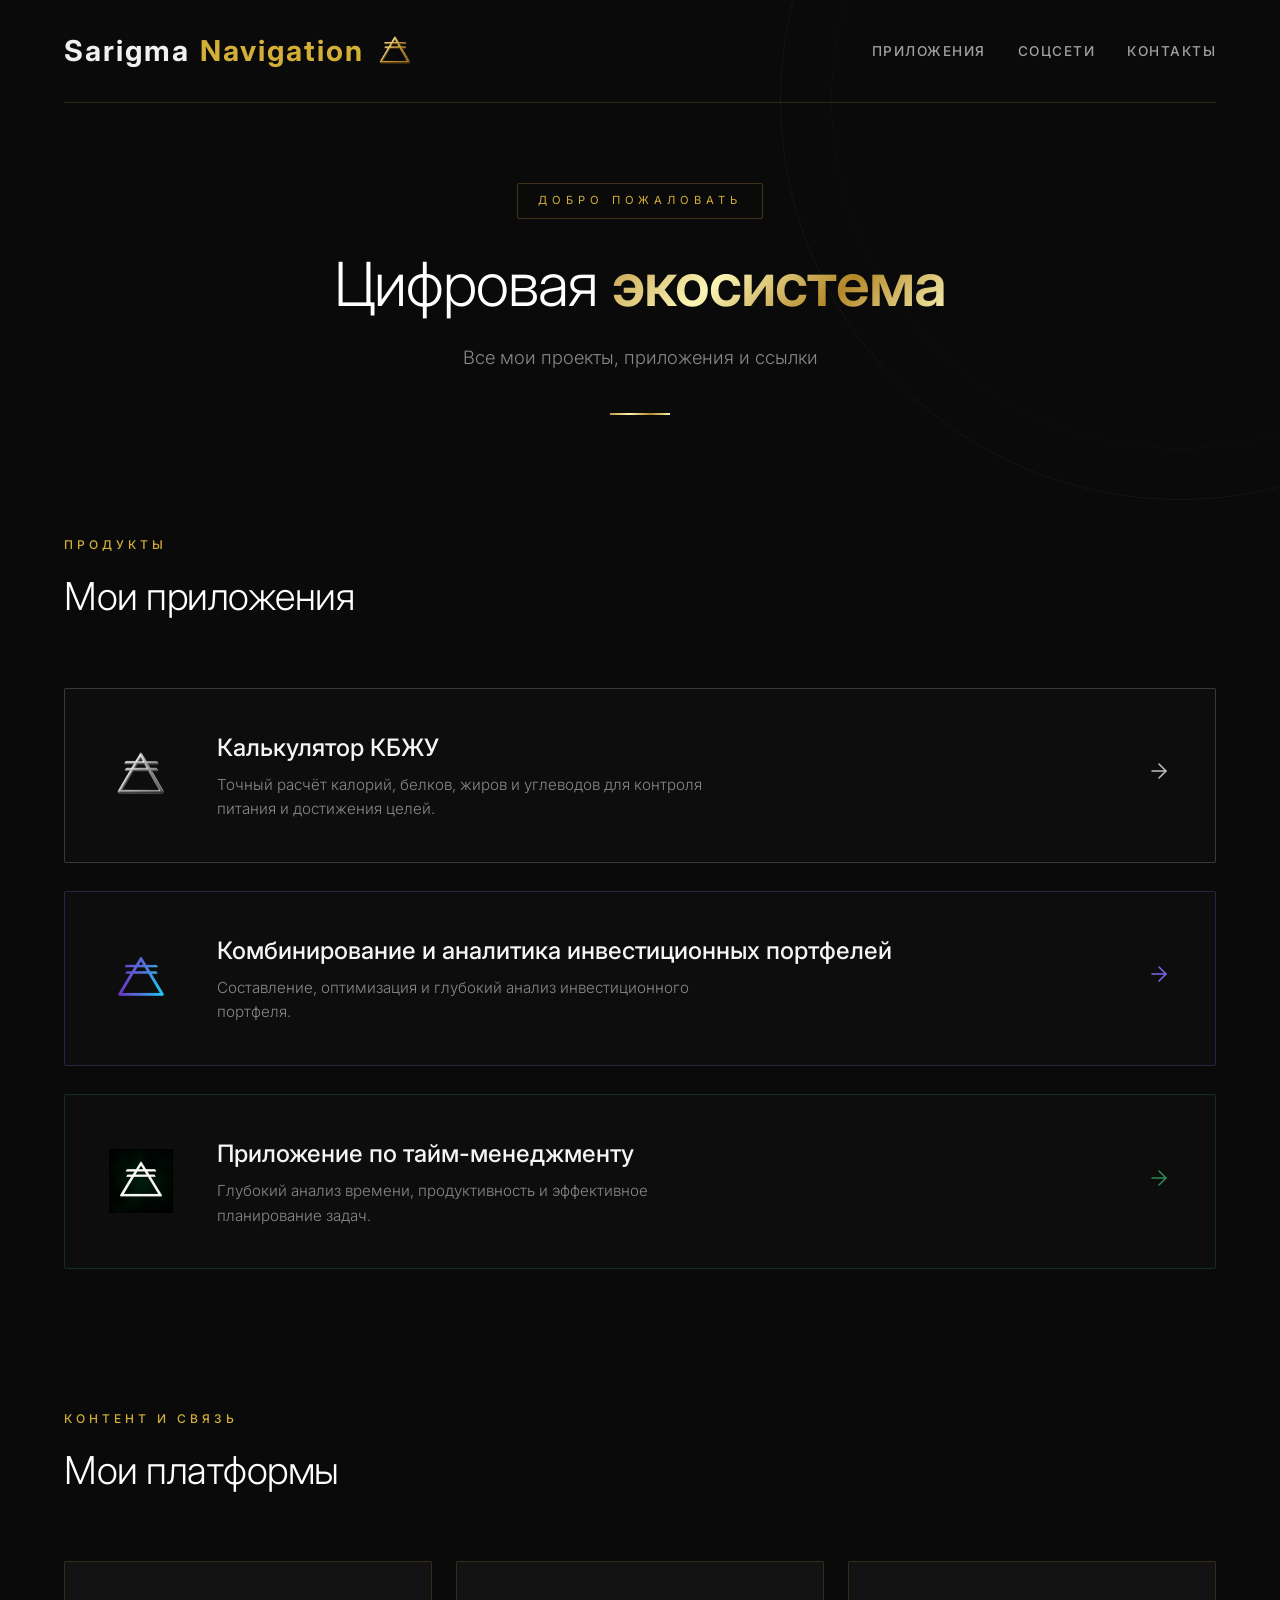
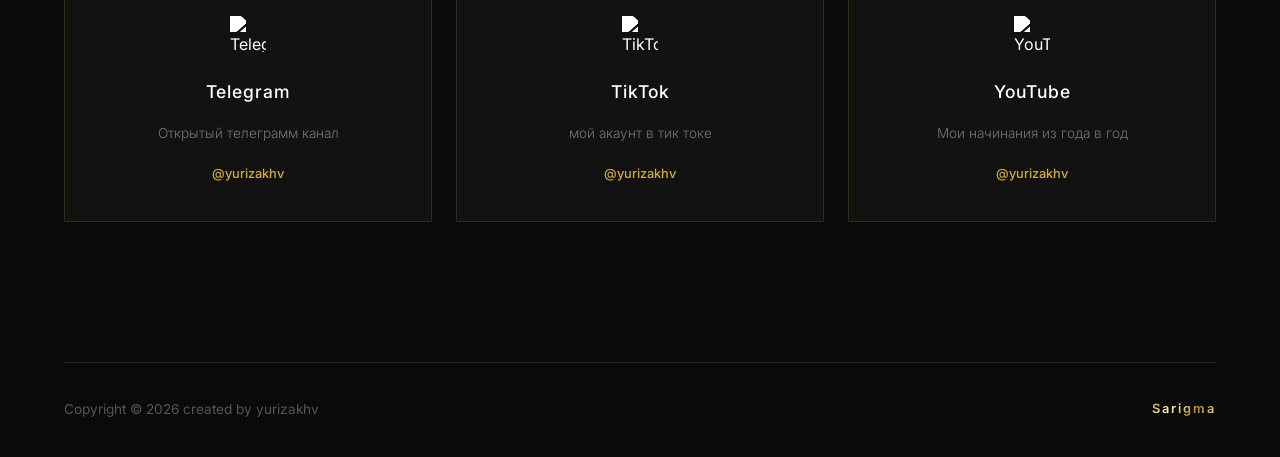
==== index.main.html @ 44951b0e "поставил заглушку" ====
<!DOCTYPE html>
<html lang="ru">
  <head>
    <meta
      name="description"
      content="Sarigma (Саригма) — цифровая экосистема проектов: калькулятор КБЖУ для расчёта калорий, аналитика и комбинирование инвестиционных портфелей, приложение для тайм-менеджмента и глубокого анализа времени. Все проекты в одном месте."
    />
    <meta
      name="keywords"
      content="sarigma, саригма, yurizakhv, Юрий Захваткин, калькулятор КБЖУ, расчёт калорий, инвестиционный портфель, аналитика инвестиций, тайм-менеджмент, планирование задач, продуктивность, цифровая экосистема, приложения"
    />
    <meta name="author" content="yurizakhv" />
    <meta name="robots" content="index, follow" />
    <link rel="canonical" href="https://sarigma.ru" />

    <meta name="rating" content="general" />
    <meta name="revisit-after" content="7 days" />
    <meta http-equiv="content-language" content="ru" />

    <link rel="icon" href="img/favicon.png" />
    <meta charset="UTF-8" />
    <meta name="viewport" content="width=device-width, initial-scale=1.0" />
    <title>Sarigma</title>

    <!-- Подключение шрифта Inter -->
    <link rel="preconnect" href="https://fonts.googleapis.com" />
    <link rel="preconnect" href="https://fonts.gstatic.com" crossorigin />
    <link
      href="https://fonts.googleapis.com/css2?family=Inter:opsz,wght@14..32,300;14..32,400;14..32,500;14..32,600;14..32,700&display=swap"
      rel="stylesheet"
    />

    <!-- Подключение стилей -->
    <link rel="stylesheet" href="styles.css" />
  </head>
  <body>
    <!-- ===== LOADING SCREEN ===== -->
    <div id="loading-screen" class="loading-screen">
      <div class="loading-content">
        <img
          src="img/sarigmaLogo.png"
          alt="Sarigma Logo"
          class="loading-logo"
        />
        <div class="loading-text">Загрузка...</div>
        <div class="loading-progress">
          <div class="loading-progress-bar"></div>
        </div>
      </div>
    </div>

    <!-- Декоративный фоновый элемент -->
    <div class="bg-ornament"></div>

    <div class="container">
      <!-- ===== Верхняя панель ===== -->
      <header class="header">
        <a href="#" class="logo">
          Sarigma<span class="gold-accent">Navigation</span>
          <img src="img/sarigmaLogo.png" alt="Sarigma Logo" class="logo-img" />
        </a>
        <nav>
          <ul class="nav-links">
            <li><a href="#products">Приложения</a></li>
            <li><a href="#media">Соцсети</a></li>
            <li><a href="#contact">Контакты</a></li>
          </ul>
        </nav>
      </header>

      <!-- ===== Главный экран ===== -->
      <section class="hero">
        <span class="hero-badge animate-fade-in">ДОБРО ПОЖАЛОВАТЬ</span>
        <h1 class="animate-slide-up">
          Цифровая <span class="gold-text">экосистема</span><br />
        </h1>
        <p class="animate-slide-up animate-delay-1">
          Все мои проекты, приложения и ссылки
        </p>
        <!-- Декоративная линия -->
        <div class="gold-divider animate-scale-in"></div>
      </section>

      <!-- ===== Секция: Продукты ===== -->
      <section id="products" class="section">
        <div class="section-header">
          <span class="section-tag">Продукты</span>
          <h2 class="section-title">Мои приложения</h2>
        </div>

        <div class="products-grid">
          <!-- Карточка 1: Калькулятор КБЖУ (серебристая) -->
          <a
            href="https://mp.sarigma.ru"
            class="product-card reveal-on-scroll card-silver"
            target="_blank"
          >
            <div class="product-icon">
              <img
                src="img/PitAppLogo.png"
                alt="Калькулятор КБЖУ"
                class="product-icon-img"
              />
            </div>
            <div class="product-info">
              <h3>Калькулятор КБЖУ</h3>
              <p>
                Точный расчёт калорий, белков, жиров и углеводов для контроля
                питания и достижения целей.
              </p>
            </div>
            <div class="product-arrow">
              <svg
                width="24"
                height="24"
                viewBox="0 0 24 24"
                fill="none"
                stroke="currentColor"
                stroke-width="1.5"
                stroke-linecap="round"
                stroke-linejoin="round"
              >
                <line x1="5" y1="12" x2="19" y2="12"></line>
                <polyline points="12 5 19 12 12 19"></polyline>
              </svg>
            </div>
            <div class="card-shine"></div>
          </a>

          <!-- Карточка 2: Инвестиционные портфели (сине-фиолетовая) -->
          <a
            href="https://pb.sarigma.ru"
            class="product-card reveal-on-scroll card-blue-purple"
            target="_blank"
          >
            <div class="product-icon">
              <img
                src="img/FinAppLogo.png"
                alt="Инвестиционные портфели"
                class="product-icon-img"
              />
            </div>
            <div class="product-info">
              <h3>Комбинирование и аналитика инвестиционных портфелей</h3>
              <p>
                Составление, оптимизация и глубокий анализ инвестиционного
                портфеля.
              </p>
            </div>
            <div class="product-arrow">
              <svg
                width="24"
                height="24"
                viewBox="0 0 24 24"
                fill="none"
                stroke="currentColor"
                stroke-width="1.5"
                stroke-linecap="round"
                stroke-linejoin="round"
              >
                <line x1="5" y1="12" x2="19" y2="12"></line>
                <polyline points="12 5 19 12 12 19"></polyline>
              </svg>
            </div>
            <div class="card-shine"></div>
          </a>

          <!-- Карточка 3: Тайм-менеджмент (тёмно-зелёная) -->
          <a
            href="https://dm.sarigma.ru"
            class="product-card reveal-on-scroll card-dark-green"
            target="_blank"
          >
            <div class="product-icon">
              <img
                src="img/deepAppLogo.png"
                alt="Тайм-менеджмент"
                class="product-icon-img"
              />
            </div>
            <div class="product-info">
              <h3>Приложение по тайм-менеджменту</h3>
              <p>
                Глубокий анализ времени, продуктивность и эффективное
                планирование задач.
              </p>
            </div>
            <div class="product-arrow">
              <svg
                width="24"
                height="24"
                viewBox="0 0 24 24"
                fill="none"
                stroke="currentColor"
                stroke-width="1.5"
                stroke-linecap="round"
                stroke-linejoin="round"
              >
                <line x1="5" y1="12" x2="19" y2="12"></line>
                <polyline points="12 5 19 12 12 19"></polyline>
              </svg>
            </div>
            <div class="card-shine"></div>
          </a>
        </div>
      </section>

      <!-- ===== Секция: Социальные сети ===== -->
      <section id="media" class="section">
        <div class="section-header">
          <span class="section-tag">Контент и связь</span>
          <h2 class="section-title">Мои платформы</h2>
        </div>

        <div class="media-grid">
          <!-- Telegram -->
          <a
            href="https://t.me/yurizakhv"
            class="media-card reveal-on-scroll"
            target="_blank"
          >
            <div class="media-icon">
              <img
                src="https://cdn.jsdelivr.net/npm/simple-icons@v9/icons/telegram.svg"
                alt="Telegram"
                class="media-icon-img"
              />
            </div>
            <h4>Telegram</h4>
            <p>Открытый телеграмм канал</p>
            <span class="media-handle">@yurizakhv</span>
            <div class="card-shine"></div>
          </a>

          <!-- TikTok -->
          <a
            href="https://tiktok.com/@yurizakhv"
            class="media-card reveal-on-scroll"
            target="_blank"
          >
            <div class="media-icon">
              <img
                src="https://cdn.jsdelivr.net/npm/simple-icons@v9/icons/tiktok.svg"
                alt="TikTok"
                class="media-icon-img"
              />
            </div>
            <h4>TikTok</h4>
            <p>мой акаунт в тик токе</p>
            <span class="media-handle">@yurizakhv</span>
            <div class="card-shine"></div>
          </a>

          <!-- YouTube -->
          <a
            href="https://youtube.com/@yurizakhv"
            class="media-card reveal-on-scroll"
            target="_blank"
          >
            <div class="media-icon">
              <img
                src="https://cdn.jsdelivr.net/npm/simple-icons@v9/icons/youtube.svg"
                alt="YouTube"
                class="media-icon-img"
              />
            </div>
            <h4>YouTube</h4>
            <p>Мои начинания из года в год</p>
            <span class="media-handle">@yurizakhv</span>
            <div class="card-shine"></div>
          </a>
        </div>
      </section>

      <!-- ===== Футер ===== -->
      <footer id="contact" class="footer">
        <span class="footer-text">Copyright © 2026 created by yurizakhv</span>
        <span class="gold-text">Sarigma</span>
      </footer>
    </div>

    <!-- Подключение скриптов -->
    <script src="script.js"></script>
  </body>
</html>
---- styles.css ----
/* ============================================
   RESET & БАЗОВЫЕ НАСТРОЙКИ
   ============================================ */
*,
*::before,
*::after {
  margin: 0;
  padding: 0;
  box-sizing: border-box;
}

:root {
  --bg-primary: #0a0a0a;
  --bg-secondary: #0d0d0d;
  --bg-card: rgba(255, 255, 255, 0.015);
  --text-primary: #f0f0f0;
  --text-secondary: #a0a0a0;
  --text-muted: #666;
  --gold-light: #fcf6b5;
  --gold-base: #d4af37;
  --gold-dark: #b38728;
  --gold-darker: #8b6914;
  --gold-gradient: linear-gradient(135deg, #bf953f, #fcf6b5, #b38728, #fbf5b7);
  --border-color: rgba(191, 149, 63, 0.2);
  --border-hover: rgba(191, 149, 63, 0.5);

  /* Цвета для обводок карточек */
  --color-silver: #c0c0c0;
  --color-silver-glow: rgba(192, 192, 192, 0.5);
  --color-blue-purple: #7b68ee;
  --color-blue-purple-glow: rgba(123, 104, 238, 0.5);
  --color-dark-green: #2e8b57;
  --color-dark-green-glow: rgba(46, 139, 87, 0.5);

  --font-family: "Inter", -apple-system, BlinkMacSystemFont, sans-serif;
  --transition-smooth: cubic-bezier(0.4, 0, 0.2, 1);
}

html {
  scroll-behavior: smooth;
  scrollbar-width: thin;
  scrollbar-color: var(--gold-dark) var(--bg-primary);
}

body {
  background-color: var(--bg-primary);
  color: var(--text-secondary);
  font-family: var(--font-family);
  line-height: 1.6;
  -webkit-font-smoothing: antialiased;
  -moz-osx-font-smoothing: grayscale;
  overflow-x: hidden;
  position: relative;
}

/* Кастомный скроллбар для Webkit */
::-webkit-scrollbar {
  width: 6px;
}
::-webkit-scrollbar-track {
  background: var(--bg-primary);
}
::-webkit-scrollbar-thumb {
  background: var(--gold-dark);
  border-radius: 3px;
}

.container {
  max-width: 1200px;
  margin: 0 auto;
  padding: 0 24px;
  position: relative;
  z-index: 2;
}

/* ============================================
         ДЕКОРАТИВНЫЙ ФОНОВЫЙ ОРНАМЕНТ
         ============================================ */
.bg-ornament {
  position: fixed;
  top: -300px;
  right: -300px;
  width: 800px;
  height: 800px;
  border: 1px solid rgba(191, 149, 63, 0.08);
  border-radius: 50%;
  pointer-events: none;
  z-index: 0;
  animation: ornamentRotate 60s linear infinite;
}

.bg-ornament::after {
  content: "";
  position: absolute;
  top: 50px;
  left: 50px;
  right: 50px;
  bottom: 50px;
  border: 1px solid rgba(191, 149, 63, 0.04);
  border-radius: 50%;
}

/* Золотой градиент для текста */
.gold-text {
  background: var(--gold-gradient);
  -webkit-background-clip: text;
  -webkit-text-fill-color: transparent;
  background-clip: text;
  font-weight: 600;
}

.gold-accent {
  color: var(--gold-base);
}

/* ============================================
         АНИМАЦИИ
         ============================================ */

/* Анимация появления */
@keyframes fadeInUp {
  from {
    opacity: 0;
    transform: translateY(40px);
  }
  to {
    opacity: 1;
    transform: translateY(0);
  }
}

@keyframes fadeIn {
  from {
    opacity: 0;
  }
  to {
    opacity: 1;
  }
}

@keyframes scaleIn {
  from {
    opacity: 0;
    transform: scale(0.8);
  }
  to {
    opacity: 1;
    transform: scale(1);
  }
}

@keyframes shimmer {
  0% {
    background-position: -200% center;
  }
  100% {
    background-position: 200% center;
  }
}

@keyframes ornamentRotate {
  from {
    transform: rotate(0deg);
  }
  to {
    transform: rotate(360deg);
  }
}

@keyframes pulse {
  0%,
  100% {
    opacity: 0.4;
  }
  50% {
    opacity: 0.8;
  }
}

@keyframes borderGlow {
  0%,
  100% {
    border-color: rgba(191, 149, 63, 0.2);
  }
  50% {
    border-color: rgba(191, 149, 63, 0.5);
  }
}

@keyframes arrowPulse {
  0%,
  100% {
    transform: translateX(0);
  }
  50% {
    transform: translateX(6px);
  }
}

/* Лаконичная анимация логотипа */
@keyframes logoGentleFloat {
  0%,
  100% {
    transform: translateY(0) scale(1);
    filter: drop-shadow(0 0 3px rgba(212, 175, 55, 0.3));
  }
  50% {
    transform: translateY(-3px) scale(1.03);
    filter: drop-shadow(0 0 8px rgba(212, 175, 55, 0.5));
  }
}

/* Классы для анимаций */
.animate-fade-in {
  animation: fadeIn 1s var(--transition-smooth) both;
}

.animate-slide-up {
  animation: fadeInUp 0.8s var(--transition-smooth) both;
}

.animate-scale-in {
  animation: scaleIn 0.6s var(--transition-smooth) 0.5s both;
}

.animate-delay-1 {
  animation-delay: 0.2s;
}
.animate-delay-2 {
  animation-delay: 0.4s;
}
.animate-delay-3 {
  animation-delay: 0.6s;
}

/* Анимация при скролле — мягкое появление */

/* ============================================
         HEADER
         ============================================ */
.header {
  display: flex;
  justify-content: space-between;
  align-items: center;
  padding: 28px 0;
  border-bottom: 1px solid var(--border-color);
  margin-bottom: 80px;
  animation: fadeIn 0.6s var(--transition-smooth) both;
}

.logo {
  display: flex;
  align-items: center;
  gap: 10px;
  font-size: 1.8rem;
  font-weight: 700;
  letter-spacing: 2px;
  color: var(--text-primary);
  text-decoration: none;
  transition: color 0.3s;
  position: relative;
}

.logo:hover {
  color: #fff;
}

/* Анимированный логотип */
.logo-img {
  width: 42px;
  height: 42px;
  object-fit: contain;
  animation: logoGentleFloat 4s ease-in-out infinite;
  transition: filter 0.3s ease;
}

.logo:hover .logo-img {
  filter: drop-shadow(0 0 12px rgba(212, 175, 55, 0.7));
}

.nav-links {
  display: flex;
  gap: 32px;
  list-style: none;
}

.nav-links a {
  color: var(--text-secondary);
  text-decoration: none;
  font-weight: 500;
  font-size: 0.85rem;
  text-transform: uppercase;
  letter-spacing: 1.5px;
  transition: color 0.3s;
  position: relative;
  padding: 4px 0;
}

.nav-links a::after {
  content: "";
  position: absolute;
  bottom: 0;
  left: 0;
  width: 0;
  height: 1px;
  background: var(--gold-base);
  transition: width 0.3s var(--transition-smooth);
}

.nav-links a:hover {
  color: var(--gold-base);
}

.nav-links a:hover::after {
  width: 100%;
}

/* ============================================
         HERO
         ============================================ */
.hero {
  text-align: center;
  margin-bottom: 120px;
  position: relative;
}

.hero-badge {
  display: inline-block;
  font-size: 0.7rem;
  text-transform: uppercase;
  letter-spacing: 5px;
  color: var(--gold-base);
  padding: 8px 20px;
  border: 1px solid rgba(191, 149, 63, 0.3);
  border-radius: 2px;
  margin-bottom: 32px;
}

.hero h1 {
  font-size: 3.8rem;
  font-weight: 300;
  letter-spacing: -1px;
  line-height: 1.1;
  margin-bottom: 24px;
  color: #fff;
}

.hero p {
  font-size: 1.15rem;
  color: #888;
  max-width: 560px;
  margin: 0 auto 40px;
  font-weight: 300;
  line-height: 1.7;
}

.gold-divider {
  width: 60px;
  height: 2px;
  background: var(--gold-gradient);
  margin: 0 auto;
}

/* ============================================
         СЕКЦИИ
         ============================================ */
.section {
  margin-bottom: 140px;
}

.section-header {
  margin-bottom: 60px;
}

.section-tag {
  display: block;
  font-size: 0.75rem;
  text-transform: uppercase;
  letter-spacing: 4px;
  color: var(--gold-base);
  margin-bottom: 12px;
  font-weight: 500;
}

.section-title {
  font-size: 2.4rem;
  font-weight: 300;
  color: #fff;
  letter-spacing: -0.5px;
}

/* ============================================
         КАРТОЧКИ ПРОДУКТОВ
         ============================================ */
.products-grid {
  display: flex;
  flex-direction: column;
  gap: 28px;
}

.product-card {
  position: relative;
  display: flex;
  align-items: center;
  background: var(--bg-card);
  border: 1px solid var(--border-color);
  border-radius: 2px;
  padding: 40px 44px;
  text-decoration: none;
  color: inherit;
  gap: 44px;
  transition: border-color 0.5s var(--transition-smooth),
    background 0.5s var(--transition-smooth),
    transform 0.4s var(--transition-smooth),
    box-shadow 0.5s var(--transition-smooth);
  overflow: hidden;
  cursor: pointer;
}

/* ---- Цветовые темы карточек ---- */

/* Карточка 1: Серебристая */
.product-card.card-silver {
  border-color: rgba(192, 192, 192, 0.25);
}

.product-card.card-silver:hover {
  border-color: rgba(192, 192, 192, 0.6);
  background: rgba(192, 192, 192, 0.03);
  transform: translateX(4px);
  box-shadow: 0 8px 30px rgba(192, 192, 192, 0.08);
}

.product-card.card-silver .product-icon {
  color: var(--color-silver);
}

.product-card.card-silver:hover .product-icon-img {
  filter: drop-shadow(0 0 12px rgba(192, 192, 192, 0.5)) brightness(1.1);
}

.product-card.card-silver .product-arrow {
  color: var(--color-silver);
}

/* Карточка 2: Сине-фиолетовая */
.product-card.card-blue-purple {
  border-color: rgba(123, 104, 238, 0.25);
}

.product-card.card-blue-purple:hover {
  border-color: rgba(123, 104, 238, 0.6);
  background: rgba(123, 104, 238, 0.03);
  transform: translateX(4px);
  box-shadow: 0 8px 30px rgba(123, 104, 238, 0.1);
}

.product-card.card-blue-purple .product-icon {
  color: var(--color-blue-purple);
}

.product-card.card-blue-purple:hover .product-icon-img {
  filter: drop-shadow(0 0 14px rgba(123, 104, 238, 0.5)) brightness(1.1);
}

.product-card.card-blue-purple .product-arrow {
  color: var(--color-blue-purple);
}

/* Карточка 3: Тёмно-зелёная */
.product-card.card-dark-green {
  border-color: rgba(46, 139, 87, 0.25);
}

.product-card.card-dark-green:hover {
  border-color: rgba(46, 139, 87, 0.6);
  background: rgba(46, 139, 87, 0.03);
  transform: translateX(4px);
  box-shadow: 0 8px 30px rgba(46, 139, 87, 0.08);
}

.product-card.card-dark-green .product-icon {
  color: var(--color-dark-green);
}

.product-card.card-dark-green:hover .product-icon-img {
  filter: drop-shadow(0 0 12px rgba(46, 139, 87, 0.5)) brightness(1.1);
}

.product-card.card-dark-green .product-arrow {
  color: var(--color-dark-green);
}

/* ---- Общие стили карточки ---- */

.product-icon {
  font-size: 2.6rem;
  min-width: 64px;
  text-align: center;
  transition: transform 0.4s var(--transition-smooth);
  position: relative;
  z-index: 1;
}

.product-card:hover .product-icon {
  transform: scale(1.1);
}

.product-info {
  position: relative;
  z-index: 1;
}

.product-info h3 {
  font-size: 1.5rem;
  font-weight: 500;
  color: #f5f5f5;
  margin-bottom: 6px;
  transition: color 0.3s;
}

.product-card:hover .product-info h3 {
  color: #fff;
}

.product-info p {
  color: #888;
  font-weight: 300;
  font-size: 0.95rem;
  max-width: 520px;
}

.product-arrow {
  margin-left: auto;
  transition: all 0.4s var(--transition-smooth);
  position: relative;
  z-index: 1;
}

.product-card:hover .product-arrow {
  animation: arrowPulse 0.6s var(--transition-smooth) infinite;
  color: #fff;
}

/* Эффект блика при наведении */
.card-shine {
  position: absolute;
  top: 0;
  left: 0;
  width: 100%;
  height: 100%;
  background: radial-gradient(
    400px circle at var(--mouse-x, 50%) var(--mouse-y, 50%),
    rgba(255, 255, 255, 0.04),
    transparent 40%
  );
  opacity: 0;
  transition: opacity 0.3s;
  pointer-events: none;
  z-index: 0;
}

.product-card:hover .card-shine,
.media-card:hover .card-shine {
  opacity: 1;
}

/* ============================================
         ИКОНКИ ПРИЛОЖЕНИЙ (ИЗОБРАЖЕНИЯ)
         ============================================ */
.product-icon-img {
  width: 64px;
  height: 64px;
  object-fit: contain;
  display: block;
  transition: transform 0.4s var(--transition-smooth),
    filter 0.4s var(--transition-smooth);
}

.product-card:hover .product-icon-img {
  transform: scale(1.1);
}

/* Убираем старый стиль для эмодзи-иконок */
.product-icon .icon-placeholder {
  display: none;
}

/* ============================================
         МЕДИА-КАРТОЧКИ
         ============================================ */
.media-grid {
  display: grid;
  grid-template-columns: repeat(3, 1fr);
  gap: 24px;
}

.media-card {
  position: relative;
  background: rgba(20, 20, 20, 0.8);
  border: 1px solid var(--border-color);
  padding: 44px 28px 36px;
  text-align: center;
  border-radius: 2px;
  transition: border-color 0.4s var(--transition-smooth),
    background 0.4s var(--transition-smooth),
    transform 0.4s var(--transition-smooth),
    box-shadow 0.4s var(--transition-smooth);
  text-decoration: none;
  color: #ccc;
  display: flex;
  flex-direction: column;
  align-items: center;
  gap: 16px;
  overflow: hidden;
  cursor: pointer;
}

.media-card:hover {
  border-color: var(--gold-base);
  background: #111;
  color: #fff;
  transform: translateY(-6px);
  box-shadow: 0 20px 40px rgba(0, 0, 0, 0.5);
}

.media-icon {
  width: 56px;
  height: 56px;
  display: flex;
  align-items: center;
  justify-content: center;
  color: var(--gold-base);
  transition: all 0.4s var(--transition-smooth);
  position: relative;
  z-index: 1;
}

.media-icon svg {
  width: 28px;
  height: 28px;
}

/* Иконки соцсетей — img */
.media-icon-img {
  width: 36px;
  height: 36px;
  object-fit: contain;
  /* Инвертирует чёрный в белый */
  filter: brightness(0) invert(1);
  transition: transform 0.4s var(--transition-smooth),
    filter 0.4s var(--transition-smooth);
}

.media-card:hover .media-icon {
  transform: scale(1.15);
  color: var(--gold-light);
}

.media-card:hover .media-icon-img {
  transform: scale(1.15);
  filter: brightness(0) invert(1) drop-shadow(0 0 8px rgba(212, 175, 55, 0.5));
}

.media-card h4 {
  font-size: 1.1rem;
  font-weight: 500;
  letter-spacing: 1px;
  color: #fff;
  position: relative;
  z-index: 1;
}

.media-card p {
  font-size: 0.85rem;
  color: #777;
  font-weight: 300;
  position: relative;
  z-index: 1;
}

.media-handle {
  display: inline-block;
  color: var(--gold-base);
  font-size: 0.8rem;
  font-weight: 500;
  margin-top: 4px;
  transition: color 0.3s;
  position: relative;
  z-index: 1;
}

.media-card:hover .media-handle {
  color: #fff;
}

/* ============================================
         FOOTER
         ============================================ */
.footer {
  border-top: 1px solid var(--border-color);
  padding: 36px 0;
  display: flex;
  justify-content: space-between;
  align-items: center;
  color: #555;
  font-size: 0.85rem;
}

.footer-text {
  color: #555;
}

.footer .gold-text {
  font-size: 0.8rem;
  letter-spacing: 2px;
}

/* ============================================
         АДАПТИВНОСТЬ
         ============================================ */
@media (max-width: 1024px) {
  .hero h1 {
    font-size: 2.8rem;
  }

  .media-grid {
    grid-template-columns: repeat(2, 1fr);
  }
}

@media (max-width: 768px) {
  .hero h1 {
    font-size: 2.2rem;
  }

  .hero p {
    font-size: 1rem;
  }

  .product-card {
    flex-direction: column;
    text-align: center;
    padding: 32px 24px;
    gap: 18px;
  }

  .product-arrow {
    margin-left: 0;
    transform: rotate(90deg);
  }

  .product-card:hover .product-arrow {
    animation: none;
    transform: rotate(90deg) translateX(4px);
  }

  .media-grid {
    grid-template-columns: 1fr;
    gap: 16px;
  }

  .header {
    flex-direction: column;
    gap: 16px;
  }

  .nav-links {
    gap: 18px;
    flex-wrap: wrap;
    justify-content: center;
  }

  .section {
    margin-bottom: 100px;
  }

  .hero {
    margin-bottom: 80px;
  }

  .bg-ornament {
    width: 400px;
    height: 400px;
    top: -100px;
    right: -100px;
  }

  .logo {
    font-size: 1.4rem;
  }

  .logo-img {
    width: 34px;
    height: 34px;
  }
}

@media (max-width: 480px) {
  .container {
    padding: 0 16px;
  }

  .hero h1 {
    font-size: 1.8rem;
  }

  .section-title {
    font-size: 1.8rem;
  }

  .product-info h3 {
    font-size: 1.3rem;
  }

  .footer {
    flex-direction: column;
    gap: 12px;
    text-align: center;
  }
}
/* ============================================
      LOADING SCREEN
      ============================================ */
.loading-screen {
  position: fixed;
  top: 0;
  left: 0;
  width: 100%;
  height: 100%;
  background: #0a0a0a;
  display: flex;
  justify-content: center;
  align-items: center;
  z-index: 9999;
  opacity: 1;
  transition: opacity 0.6s ease-out;
}

.loading-screen.fade-out {
  opacity: 0;
  pointer-events: none;
}

.loading-content {
  display: flex;
  flex-direction: column;
  align-items: center;
  gap: 1.8rem;
  text-align: center;
}

.loading-logo {
  height: 100px;
  width: auto;
  animation: loadingLogoFloat 3s ease-in-out infinite;
  filter: drop-shadow(0 0 20px rgba(212, 175, 55, 0.4));
}

.loading-text {
  color: var(--text-secondary);
  font-size: 1.1rem;
  font-weight: 500;
  letter-spacing: 2px;
  animation: loadingTextPulse 2s ease-in-out infinite;
}

/* Полоса прогресса */
.loading-progress {
  width: 200px;
  height: 2px;
  background: rgba(212, 175, 55, 0.15);
  border-radius: 1px;
  overflow: hidden;
}

.loading-progress-bar {
  height: 100%;
  width: 0%;
  background: var(--gold-gradient);
  border-radius: 1px;
  transition: width 0.2s ease-out;
}

/* Анимация плавающего логотипа */
@keyframes loadingLogoFloat {
  0%,
  100% {
    transform: translateY(0px) scale(1);
    filter: drop-shadow(0 0 20px rgba(212, 175, 55, 0.4));
  }
  25% {
    transform: translateY(-8px) scale(1.04);
    filter: drop-shadow(0 0 28px rgba(212, 175, 55, 0.6));
  }
  50% {
    transform: translateY(-4px) scale(1.02);
    filter: drop-shadow(0 0 32px rgba(191, 149, 63, 0.5));
  }
  75% {
    transform: translateY(-6px) scale(1.03);
    filter: drop-shadow(0 0 24px rgba(212, 175, 55, 0.7));
  }
}

/* Анимация пульсации текста */
@keyframes loadingTextPulse {
  0%,
  100% {
    opacity: 1;
  }
  50% {
    opacity: 0.5;
  }
}
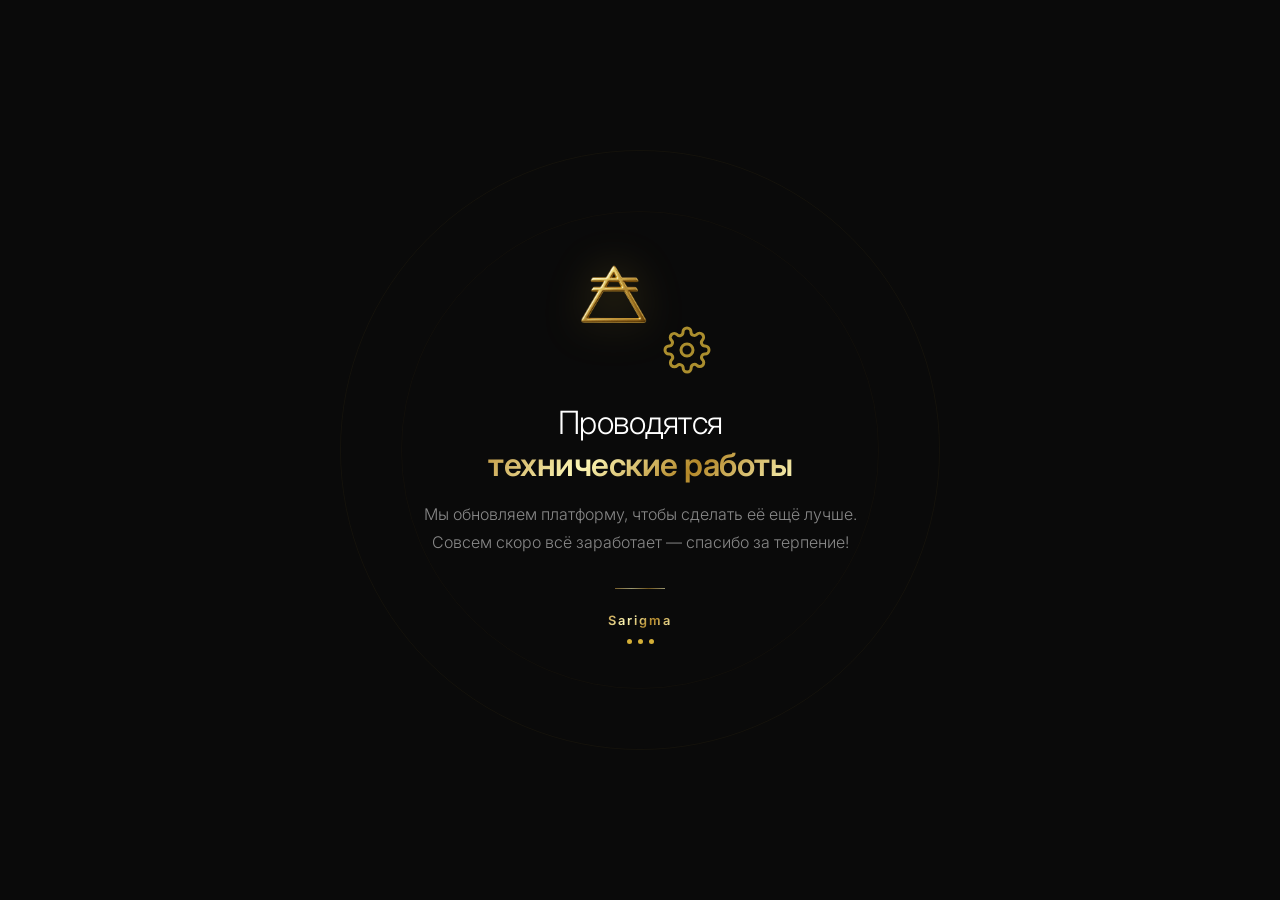
==== commit 53db890a: "убрал заглушку" ====
--- a/index.main.html
+++ b/index.main.html
@@ -1,285 +1,315 @@
 <!DOCTYPE html>
 <html lang="ru">
   <head>
-    <meta
-      name="description"
-      content="Sarigma (Саригма) — цифровая экосистема проектов: калькулятор КБЖУ для расчёта калорий, аналитика и комбинирование инвестиционных портфелей, приложение для тайм-менеджмента и глубокого анализа времени. Все проекты в одном месте."
-    />
-    <meta
-      name="keywords"
-      content="sarigma, саригма, yurizakhv, Юрий Захваткин, калькулятор КБЖУ, расчёт калорий, инвестиционный портфель, аналитика инвестиций, тайм-менеджмент, планирование задач, продуктивность, цифровая экосистема, приложения"
-    />
-    <meta name="author" content="yurizakhv" />
-    <meta name="robots" content="index, follow" />
-    <link rel="canonical" href="https://sarigma.ru" />
-
-    <meta name="rating" content="general" />
-    <meta name="revisit-after" content="7 days" />
-    <meta http-equiv="content-language" content="ru" />
-
-    <link rel="icon" href="img/favicon.png" />
     <meta charset="UTF-8" />
     <meta name="viewport" content="width=device-width, initial-scale=1.0" />
     <title>Sarigma</title>
-
-    <!-- Подключение шрифта Inter -->
+    <meta
+      name="description"
+      content="Sarigma — цифровая экосистема проектов. Ведутся технические работы."
+    />
+    <meta name="robots" content="noindex, nofollow" />
+    <link rel="icon" href="img/favicon.png" />
+
     <link rel="preconnect" href="https://fonts.googleapis.com" />
     <link rel="preconnect" href="https://fonts.gstatic.com" crossorigin />
     <link
-      href="https://fonts.googleapis.com/css2?family=Inter:opsz,wght@14..32,300;14..32,400;14..32,500;14..32,600;14..32,700&display=swap"
+      href="https://fonts.googleapis.com/css2?family=Inter:opsz,wght@14..32,300;14..32,400;14..32,500;14..32,600&display=swap"
       rel="stylesheet"
     />
 
-    <!-- Подключение стилей -->
-    <link rel="stylesheet" href="styles.css" />
+    <style>
+      :root {
+        --bg-primary: #0a0a0a;
+        --text-primary: #f0f0f0;
+        --text-secondary: #a0a0a0;
+        --gold-gradient: linear-gradient(
+          135deg,
+          #bf953f,
+          #fcf6b5,
+          #b38728,
+          #fbf5b7
+        );
+        --gold-base: #d4af37;
+        --gold-dark: #b38728;
+        --font-family: "Inter", -apple-system, BlinkMacSystemFont, sans-serif;
+        --transition-smooth: cubic-bezier(0.4, 0, 0.2, 1);
+      }
+
+      * {
+        margin: 0;
+        padding: 0;
+        box-sizing: border-box;
+      }
+
+      body {
+        background: var(--bg-primary);
+        color: var(--text-secondary);
+        font-family: var(--font-family);
+        min-height: 100vh;
+        display: flex;
+        justify-content: center;
+        align-items: center;
+        overflow: hidden;
+        -webkit-font-smoothing: antialiased;
+      }
+
+      /* Декоративный круг */
+      .bg-ornament {
+        position: fixed;
+        top: 50%;
+        left: 50%;
+        transform: translate(-50%, -50%);
+        width: 600px;
+        height: 600px;
+        border: 1px solid rgba(191, 149, 63, 0.06);
+        border-radius: 50%;
+        pointer-events: none;
+        z-index: 0;
+        animation: ornamentPulse 8s ease-in-out infinite;
+      }
+
+      .bg-ornament::after {
+        content: "";
+        position: absolute;
+        top: 60px;
+        left: 60px;
+        right: 60px;
+        bottom: 60px;
+        border: 1px solid rgba(191, 149, 63, 0.04);
+        border-radius: 50%;
+      }
+
+      /* Золотой текст */
+      .gold-text {
+        background: var(--gold-gradient);
+        -webkit-background-clip: text;
+        -webkit-text-fill-color: transparent;
+        background-clip: text;
+        font-weight: 600;
+      }
+
+      /* Контейнер */
+      .maintenance-container {
+        position: relative;
+        z-index: 1;
+        text-align: center;
+        padding: 40px;
+        max-width: 600px;
+        animation: fadeInUp 1s var(--transition-smooth) both;
+      }
+
+      /* Логотип */
+      .maintenance-logo {
+        width: 90px;
+        height: auto;
+        margin-bottom: 32px;
+        animation: logoFloat 4s ease-in-out infinite;
+        filter: drop-shadow(0 0 20px rgba(212, 175, 55, 0.3));
+      }
+
+      /* Иконка */
+      .maintenance-icon {
+        display: inline-block;
+        margin-bottom: 24px;
+        animation: iconRotate 3s ease-in-out infinite;
+      }
+
+      .gear-icon {
+        width: 48px;
+        height: 48px;
+        color: var(--gold-base);
+        opacity: 0.8;
+      }
+
+      /* Заголовок */
+      .maintenance-title {
+        font-size: 2rem;
+        font-weight: 300;
+        color: #fff;
+        letter-spacing: -0.5px;
+        margin-bottom: 16px;
+        line-height: 1.3;
+      }
+
+      /* Описание */
+      .maintenance-description {
+        font-size: 1rem;
+        color: #888;
+        font-weight: 300;
+        line-height: 1.7;
+        margin-bottom: 32px;
+        max-width: 440px;
+        margin-left: auto;
+        margin-right: auto;
+      }
+
+      /* Разделитель */
+      .gold-divider {
+        width: 50px;
+        height: 1px;
+        background: var(--gold-gradient);
+        margin: 0 auto 24px;
+        opacity: 0.6;
+      }
+
+      /* Подпись */
+      .maintenance-footer {
+        font-size: 0.8rem;
+        color: #555;
+        letter-spacing: 2px;
+      }
+
+      /* Точки загрузки */
+      .loading-dots {
+        display: inline-flex;
+        gap: 6px;
+        margin-top: 8px;
+      }
+
+      .loading-dots span {
+        width: 5px;
+        height: 5px;
+        background: var(--gold-base);
+        border-radius: 50%;
+        animation: dotPulse 1.4s ease-in-out infinite;
+      }
+
+      .loading-dots span:nth-child(2) {
+        animation-delay: 0.2s;
+      }
+
+      .loading-dots span:nth-child(3) {
+        animation-delay: 0.4s;
+      }
+
+      /* Анимации */
+      @keyframes fadeInUp {
+        from {
+          opacity: 0;
+          transform: translateY(30px);
+        }
+        to {
+          opacity: 1;
+          transform: translateY(0);
+        }
+      }
+
+      @keyframes logoFloat {
+        0%,
+        100% {
+          transform: translateY(0);
+        }
+        50% {
+          transform: translateY(-8px);
+        }
+      }
+
+      @keyframes ornamentPulse {
+        0%,
+        100% {
+          transform: translate(-50%, -50%) scale(1);
+          opacity: 1;
+        }
+        50% {
+          transform: translate(-50%, -50%) scale(1.05);
+          opacity: 0.7;
+        }
+      }
+
+      @keyframes dotPulse {
+        0%,
+        100% {
+          opacity: 0.3;
+          transform: scale(1);
+        }
+        50% {
+          opacity: 1;
+          transform: scale(1.4);
+        }
+      }
+
+      @keyframes iconRotate {
+        0%,
+        100% {
+          transform: rotate(0deg);
+        }
+        25% {
+          transform: rotate(15deg);
+        }
+        75% {
+          transform: rotate(-15deg);
+        }
+      }
+
+      /* Адаптив */
+      @media (max-width: 600px) {
+        .maintenance-title {
+          font-size: 1.4rem;
+        }
+        .maintenance-description {
+          font-size: 0.9rem;
+        }
+        .maintenance-logo {
+          width: 64px;
+        }
+        .bg-ornament {
+          width: 350px;
+          height: 350px;
+        }
+      }
+    </style>
   </head>
   <body>
-    <!-- ===== LOADING SCREEN ===== -->
-    <div id="loading-screen" class="loading-screen">
-      <div class="loading-content">
-        <img
-          src="img/sarigmaLogo.png"
-          alt="Sarigma Logo"
-          class="loading-logo"
-        />
-        <div class="loading-text">Загрузка...</div>
-        <div class="loading-progress">
-          <div class="loading-progress-bar"></div>
-        </div>
+    <div class="bg-ornament"></div>
+
+    <div class="maintenance-container">
+      <!-- Логотип Sarigma -->
+      <img src="img/sarigmaLogo.png" alt="Sarigma" class="maintenance-logo" />
+
+      <!-- Иконка шестерёнки -->
+      <div class="maintenance-icon">
+        <svg
+          class="gear-icon"
+          viewBox="0 0 24 24"
+          fill="none"
+          stroke="currentColor"
+          stroke-width="1.5"
+          stroke-linecap="round"
+          stroke-linejoin="round"
+        >
+          <circle cx="12" cy="12" r="3"></circle>
+          <path
+            d="M19.4 15a1.65 1.65 0 0 0 .33 1.82l.06.06a2 2 0 0 1 0 2.83 2 2 0 0 1-2.83 0l-.06-.06a1.65 1.65 0 0 0-1.82-.33 1.65 1.65 0 0 0-1 1.51V21a2 2 0 0 1-4 0v-.09A1.65 1.65 0 0 0 9 19.4a1.65 1.65 0 0 0-1.82.33l-.06.06a2 2 0 0 1-2.83 0 2 2 0 0 1 0-2.83l.06-.06A1.65 1.65 0 0 0 4.68 15a1.65 1.65 0 0 0-1.51-1H3a2 2 0 0 1 0-4h.09A1.65 1.65 0 0 0 4.6 9a1.65 1.65 0 0 0-.33-1.82l-.06-.06a2 2 0 0 1 2.83-2.83l.06.06A1.65 1.65 0 0 0 9 4.68a1.65 1.65 0 0 0 1-1.51V3a2 2 0 0 1 4 0v.09a1.65 1.65 0 0 0 1 1.51 1.65 1.65 0 0 0 1.82-.33l.06-.06a2 2 0 0 1 2.83 2.83l-.06.06A1.65 1.65 0 0 0 19.4 9a1.65 1.65 0 0 0 1.51 1H21a2 2 0 0 1 0 4h-.09a1.65 1.65 0 0 0-1.51 1z"
+          ></path>
+        </svg>
+      </div>
+
+      <!-- Заголовок -->
+      <h1 class="maintenance-title">
+        Проводятся<br /><span class="gold-text">технические работы</span>
+      </h1>
+
+      <!-- Описание -->
+      <p class="maintenance-description">
+        Мы обновляем платформу, чтобы сделать её ещё лучше. Совсем скоро всё
+        заработает — спасибо за терпение!
+      </p>
+
+      <!-- Разделитель -->
+      <div class="gold-divider"></div>
+
+      <!-- Подпись -->
+      <div class="maintenance-footer">
+        <span class="gold-text">Sarigma</span>
+      </div>
+
+      <!-- Точки -->
+      <div class="loading-dots">
+        <span></span>
+        <span></span>
+        <span></span>
       </div>
     </div>
-
-    <!-- Декоративный фоновый элемент -->
-    <div class="bg-ornament"></div>
-
-    <div class="container">
-      <!-- ===== Верхняя панель ===== -->
-      <header class="header">
-        <a href="#" class="logo">
-          Sarigma<span class="gold-accent">Navigation</span>
-          <img src="img/sarigmaLogo.png" alt="Sarigma Logo" class="logo-img" />
-        </a>
-        <nav>
-          <ul class="nav-links">
-            <li><a href="#products">Приложения</a></li>
-            <li><a href="#media">Соцсети</a></li>
-            <li><a href="#contact">Контакты</a></li>
-          </ul>
-        </nav>
-      </header>
-
-      <!-- ===== Главный экран ===== -->
-      <section class="hero">
-        <span class="hero-badge animate-fade-in">ДОБРО ПОЖАЛОВАТЬ</span>
-        <h1 class="animate-slide-up">
-          Цифровая <span class="gold-text">экосистема</span><br />
-        </h1>
-        <p class="animate-slide-up animate-delay-1">
-          Все мои проекты, приложения и ссылки
-        </p>
-        <!-- Декоративная линия -->
-        <div class="gold-divider animate-scale-in"></div>
-      </section>
-
-      <!-- ===== Секция: Продукты ===== -->
-      <section id="products" class="section">
-        <div class="section-header">
-          <span class="section-tag">Продукты</span>
-          <h2 class="section-title">Мои приложения</h2>
-        </div>
-
-        <div class="products-grid">
-          <!-- Карточка 1: Калькулятор КБЖУ (серебристая) -->
-          <a
-            href="https://mp.sarigma.ru"
-            class="product-card reveal-on-scroll card-silver"
-            target="_blank"
-          >
-            <div class="product-icon">
-              <img
-                src="img/PitAppLogo.png"
-                alt="Калькулятор КБЖУ"
-                class="product-icon-img"
-              />
-            </div>
-            <div class="product-info">
-              <h3>Калькулятор КБЖУ</h3>
-              <p>
-                Точный расчёт калорий, белков, жиров и углеводов для контроля
-                питания и достижения целей.
-              </p>
-            </div>
-            <div class="product-arrow">
-              <svg
-                width="24"
-                height="24"
-                viewBox="0 0 24 24"
-                fill="none"
-                stroke="currentColor"
-                stroke-width="1.5"
-                stroke-linecap="round"
-                stroke-linejoin="round"
-              >
-                <line x1="5" y1="12" x2="19" y2="12"></line>
-                <polyline points="12 5 19 12 12 19"></polyline>
-              </svg>
-            </div>
-            <div class="card-shine"></div>
-          </a>
-
-          <!-- Карточка 2: Инвестиционные портфели (сине-фиолетовая) -->
-          <a
-            href="https://pb.sarigma.ru"
-            class="product-card reveal-on-scroll card-blue-purple"
-            target="_blank"
-          >
-            <div class="product-icon">
-              <img
-                src="img/FinAppLogo.png"
-                alt="Инвестиционные портфели"
-                class="product-icon-img"
-              />
-            </div>
-            <div class="product-info">
-              <h3>Комбинирование и аналитика инвестиционных портфелей</h3>
-              <p>
-                Составление, оптимизация и глубокий анализ инвестиционного
-                портфеля.
-              </p>
-            </div>
-            <div class="product-arrow">
-              <svg
-                width="24"
-                height="24"
-                viewBox="0 0 24 24"
-                fill="none"
-                stroke="currentColor"
-                stroke-width="1.5"
-                stroke-linecap="round"
-                stroke-linejoin="round"
-              >
-                <line x1="5" y1="12" x2="19" y2="12"></line>
-                <polyline points="12 5 19 12 12 19"></polyline>
-              </svg>
-            </div>
-            <div class="card-shine"></div>
-          </a>
-
-          <!-- Карточка 3: Тайм-менеджмент (тёмно-зелёная) -->
-          <a
-            href="https://dm.sarigma.ru"
-            class="product-card reveal-on-scroll card-dark-green"
-            target="_blank"
-          >
-            <div class="product-icon">
-              <img
-                src="img/deepAppLogo.png"
-                alt="Тайм-менеджмент"
-                class="product-icon-img"
-              />
-            </div>
-            <div class="product-info">
-              <h3>Приложение по тайм-менеджменту</h3>
-              <p>
-                Глубокий анализ времени, продуктивность и эффективное
-                планирование задач.
-              </p>
-            </div>
-            <div class="product-arrow">
-              <svg
-                width="24"
-                height="24"
-                viewBox="0 0 24 24"
-                fill="none"
-                stroke="currentColor"
-                stroke-width="1.5"
-                stroke-linecap="round"
-                stroke-linejoin="round"
-              >
-                <line x1="5" y1="12" x2="19" y2="12"></line>
-                <polyline points="12 5 19 12 12 19"></polyline>
-              </svg>
-            </div>
-            <div class="card-shine"></div>
-          </a>
-        </div>
-      </section>
-
-      <!-- ===== Секция: Социальные сети ===== -->
-      <section id="media" class="section">
-        <div class="section-header">
-          <span class="section-tag">Контент и связь</span>
-          <h2 class="section-title">Мои платформы</h2>
-        </div>
-
-        <div class="media-grid">
-          <!-- Telegram -->
-          <a
-            href="https://t.me/yurizakhv"
-            class="media-card reveal-on-scroll"
-            target="_blank"
-          >
-            <div class="media-icon">
-              <img
-                src="https://cdn.jsdelivr.net/npm/simple-icons@v9/icons/telegram.svg"
-                alt="Telegram"
-                class="media-icon-img"
-              />
-            </div>
-            <h4>Telegram</h4>
-            <p>Открытый телеграмм канал</p>
-            <span class="media-handle">@yurizakhv</span>
-            <div class="card-shine"></div>
-          </a>
-
-          <!-- TikTok -->
-          <a
-            href="https://tiktok.com/@yurizakhv"
-            class="media-card reveal-on-scroll"
-            target="_blank"
-          >
-            <div class="media-icon">
-              <img
-                src="https://cdn.jsdelivr.net/npm/simple-icons@v9/icons/tiktok.svg"
-                alt="TikTok"
-                class="media-icon-img"
-              />
-            </div>
-            <h4>TikTok</h4>
-            <p>мой акаунт в тик токе</p>
-            <span class="media-handle">@yurizakhv</span>
-            <div class="card-shine"></div>
-          </a>
-
-          <!-- YouTube -->
-          <a
-            href="https://youtube.com/@yurizakhv"
-            class="media-card reveal-on-scroll"
-            target="_blank"
-          >
-            <div class="media-icon">
-              <img
-                src="https://cdn.jsdelivr.net/npm/simple-icons@v9/icons/youtube.svg"
-                alt="YouTube"
-                class="media-icon-img"
-              />
-            </div>
-            <h4>YouTube</h4>
-            <p>Мои начинания из года в год</p>
-            <span class="media-handle">@yurizakhv</span>
-            <div class="card-shine"></div>
-          </a>
-        </div>
-      </section>
-
-      <!-- ===== Футер ===== -->
-      <footer id="contact" class="footer">
-        <span class="footer-text">Copyright © 2026 created by yurizakhv</span>
-        <span class="gold-text">Sarigma</span>
-      </footer>
-    </div>
-
-    <!-- Подключение скриптов -->
-    <script src="script.js"></script>
   </body>
 </html>
